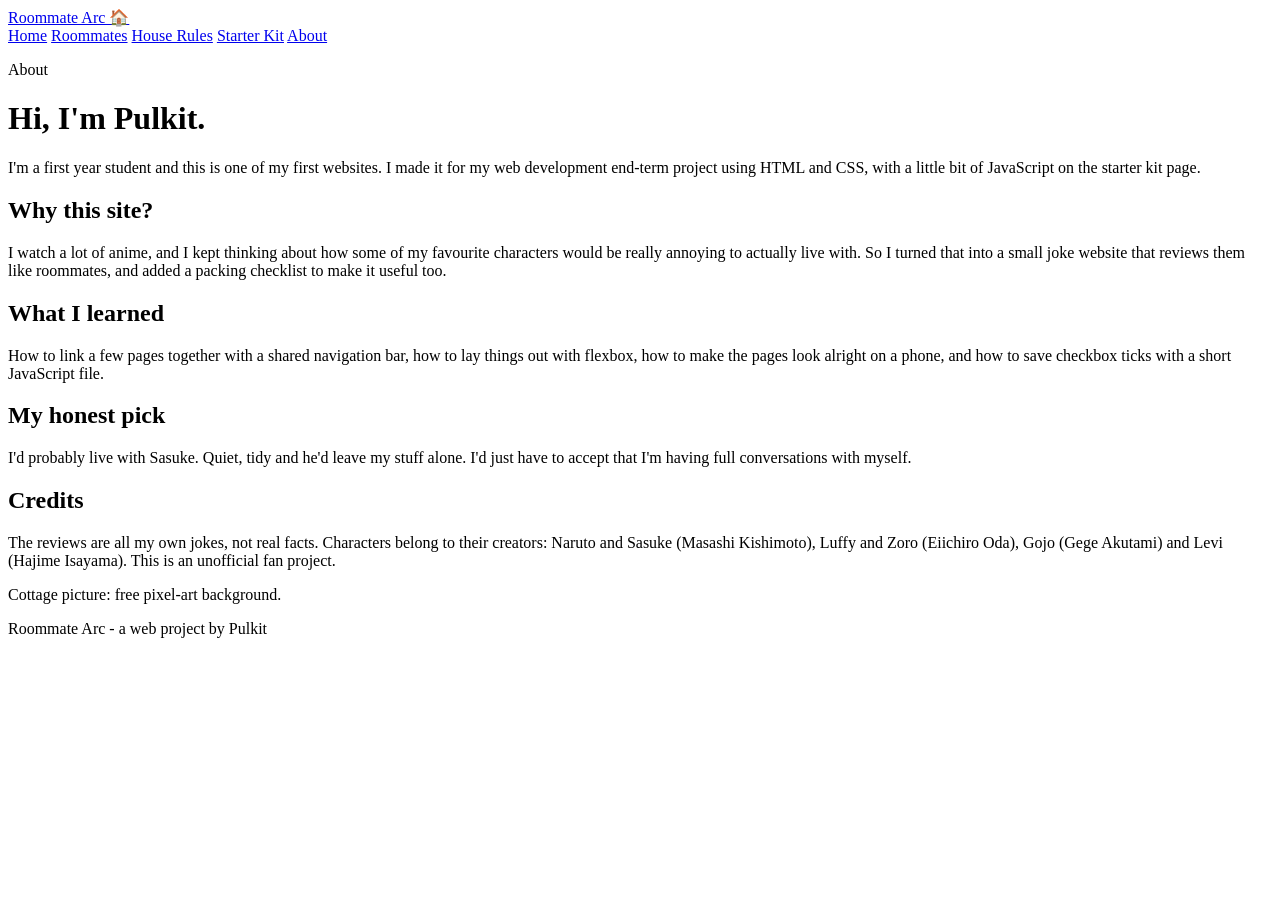
==== about.html @ 8832279d "add about page" ====
<!DOCTYPE html>
<html lang="en">
<head>
  <meta charset="UTF-8">
  <meta name="viewport" content="width=device-width, initial-scale=1.0">
  <title>About - Roommate Arc</title>
  <link rel="icon" href="assets/favicon.svg">
  <link rel="preconnect" href="https://fonts.googleapis.com">
  <link href="https://fonts.googleapis.com/css2?family=Poppins:wght@400;600;700&display=swap" rel="stylesheet">
  <link rel="stylesheet" href="style.css">
</head>
<body>

  <div class="navbar container">
    <a class="logo" href="index.html">Roommate Arc 🏠</a>
    <nav class="nav-links">
      <a href="index.html">Home</a>
      <a href="roommates.html">Roommates</a>
      <a href="rules.html">House Rules</a>
      <a href="starter-kit.html">Starter Kit</a>
      <a class="active" href="about.html">About</a>
    </nav>
  </div>

  <div class="container">

    <div class="page-head">
      <p class="tag">About</p>
      <h1>Hi, I'm <span class="highlight">Pulkit.</span></h1>
      <!-- Change the details below to your own -->
      <p>I'm a first year student and this is one of my first websites. I made it for my web development end-term project using HTML and CSS, with a little bit of JavaScript on the starter kit page.</p>
    </div>

    <div class="about-grid">
      <div class="about-box">
        <h2>Why this site?</h2>
        <p>I watch a lot of anime, and I kept thinking about how some of my favourite characters would be really annoying to actually live with. So I turned that into a small joke website that reviews them like roommates, and added a packing checklist to make it useful too.</p>
      </div>
      <div class="about-box">
        <h2>What I learned</h2>
        <p>How to link a few pages together with a shared navigation bar, how to lay things out with flexbox, how to make the pages look alright on a phone, and how to save checkbox ticks with a short JavaScript file.</p>
      </div>
      <div class="about-box">
        <h2>My honest pick</h2>
        <p>I'd probably live with Sasuke. Quiet, tidy and he'd leave my stuff alone. I'd just have to accept that I'm having full conversations with myself.</p>
      </div>
      <div class="about-box">
        <h2>Credits</h2>
        <p>The reviews are all my own jokes, not real facts. Characters belong to their creators: Naruto and Sasuke (Masashi Kishimoto), Luffy and Zoro (Eiichiro Oda), Gojo (Gege Akutami) and Levi (Hajime Isayama). This is an unofficial fan project.</p>
        <!-- If you keep the cottage picture, add where you got it from here. -->
        <p class="small">Cottage picture: free pixel-art background.</p>
      </div>
    </div>

  </div>

  <footer class="footer container">
    <p>Roommate Arc - a web project by Pulkit</p>
  </footer>

</body>
</html>
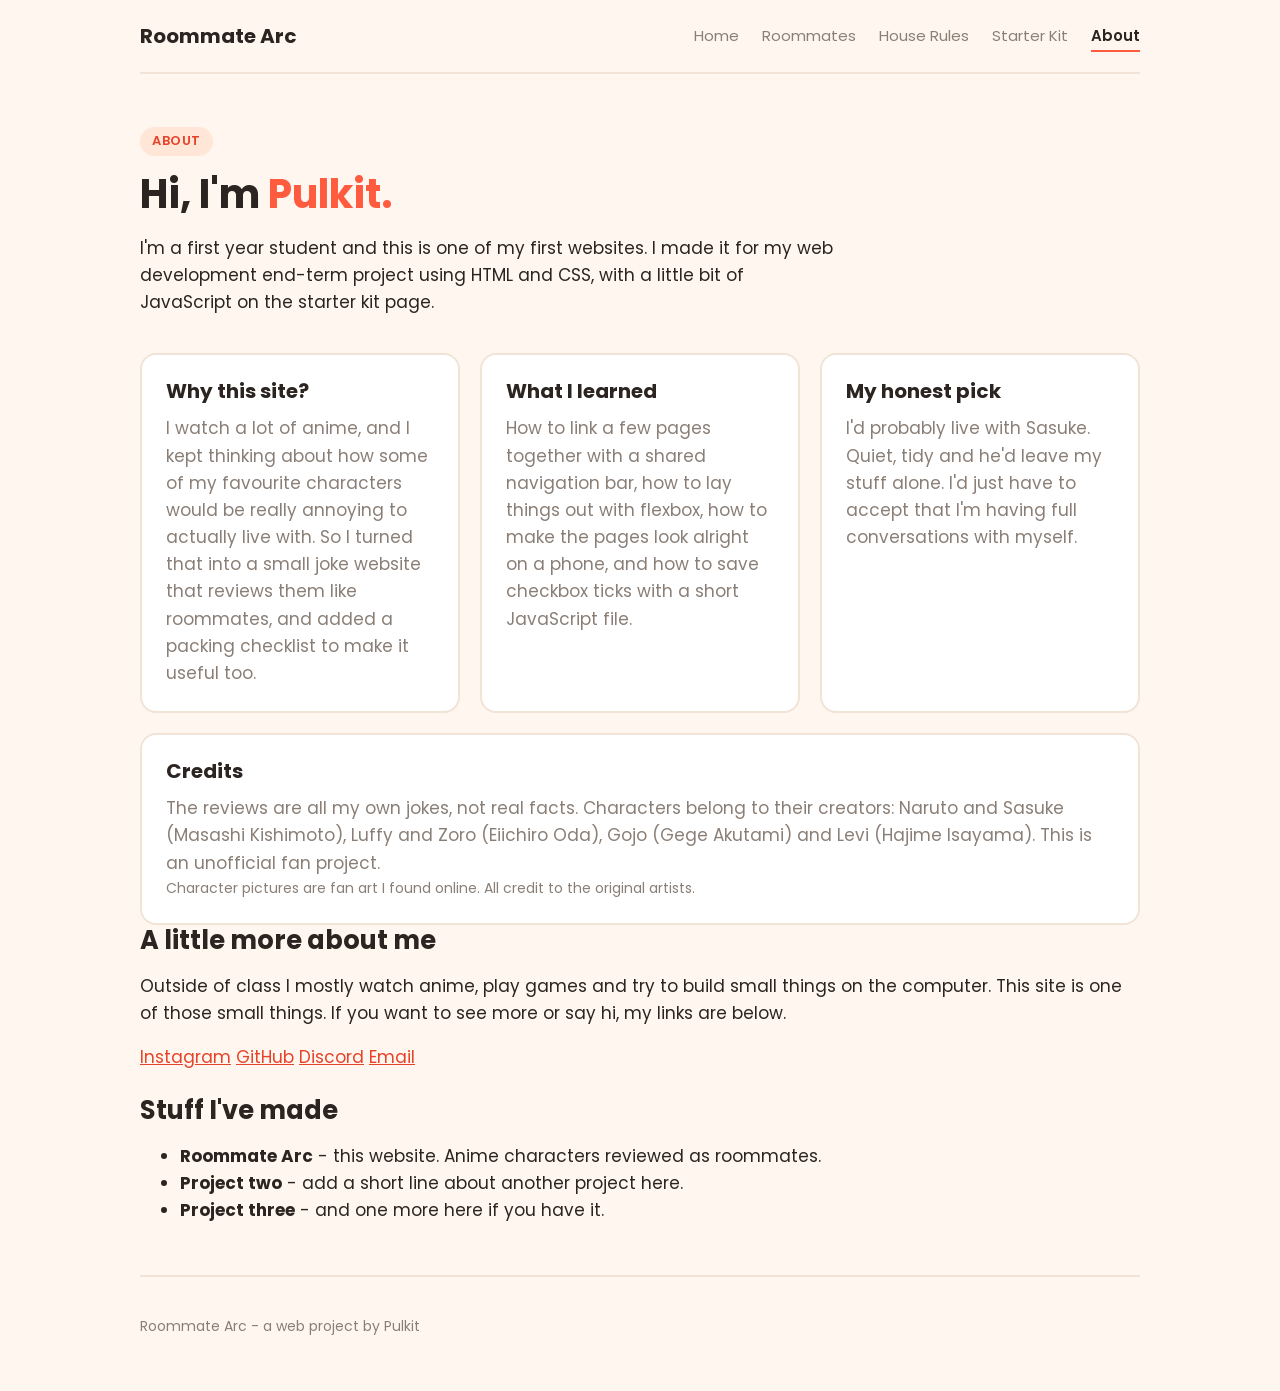
==== commit 3e2e0205: "add more about me section" ====
--- a/about.html
+++ b/about.html
@@ -6,13 +6,13 @@
   <title>About - Roommate Arc</title>
   <link rel="icon" href="assets/favicon.svg">
   <link rel="preconnect" href="https://fonts.googleapis.com">
-  <link href="https://fonts.googleapis.com/css2?family=Poppins:wght@400;600;700&display=swap" rel="stylesheet">
+  <link href="https://fonts.googleapis.com/css2?family=Bangers&family=Poppins:wght@400;600;700&display=swap" rel="stylesheet">
   <link rel="stylesheet" href="style.css">
 </head>
 <body>
 
   <div class="navbar container">
-    <a class="logo" href="index.html">Roommate Arc 🏠</a>
+    <a class="logo" href="index.html">Roommate Arc</a>
     <nav class="nav-links">
       <a href="index.html">Home</a>
       <a href="roommates.html">Roommates</a>
@@ -47,9 +47,30 @@
       <div class="about-box">
         <h2>Credits</h2>
         <p>The reviews are all my own jokes, not real facts. Characters belong to their creators: Naruto and Sasuke (Masashi Kishimoto), Luffy and Zoro (Eiichiro Oda), Gojo (Gege Akutami) and Levi (Hajime Isayama). This is an unofficial fan project.</p>
-        <!-- If you keep the cottage picture, add where you got it from here. -->
-        <p class="small">Cottage picture: free pixel-art background.</p>
+        <p class="small">Character pictures are fan art I found online. All credit to the original artists.</p>
       </div>
+    </div>
+
+    <!-- a little more about me + my links -->
+    <div class="me">
+      <h2>A little more about me</h2>
+      <p>Outside of class I mostly watch anime, play games and try to build small things on the computer. This site is one of those small things. If you want to see more or say hi, my links are below.</p>
+
+      <!-- Put your real links here. Change the # to your profile links. -->
+      <div class="socials">
+        <a href="#">Instagram</a>
+        <a href="#">GitHub</a>
+        <a href="#">Discord</a>
+        <a href="#">Email</a>
+      </div>
+
+      <h2 style="margin-top: 24px;">Stuff I've made</h2>
+      <!-- Edit these to your own projects -->
+      <ul class="projects">
+        <li><b>Roommate Arc</b> - this website. Anime characters reviewed as roommates.</li>
+        <li><b>Project two</b> - add a short line about another project here.</li>
+        <li><b>Project three</b> - and one more here if you have it.</li>
+      </ul>
     </div>
 
   </div>
--- a/style.css
+++ b/style.css
@@ -0,0 +1,394 @@
+/* ===== Basic setup ===== */
+* {
+  box-sizing: border-box;
+}
+
+body {
+  margin: 0;
+  background-color: #fff7ef;
+  color: #2b2420;
+  font-family: "Poppins", Arial, sans-serif;
+  font-size: 17px;
+  line-height: 1.6;
+}
+
+img {
+  display: block;
+  max-width: 100%;
+}
+
+h1, h2, h3 {
+  margin: 0 0 12px 0;
+  line-height: 1.2;
+}
+
+h1 {
+  font-size: 46px;
+}
+
+a {
+  color: #e6432a;
+}
+
+.container {
+  width: 90%;
+  max-width: 1000px;
+  margin: 0 auto;
+}
+
+/* small grey text used in a few places */
+.small {
+  font-size: 14px;
+  color: #8a7f77;
+  margin-top: 16px;
+}
+
+/* ===== Navigation bar ===== */
+.navbar {
+  display: flex;
+  justify-content: space-between;
+  align-items: center;
+  flex-wrap: wrap;
+  gap: 12px;
+  padding: 20px 0;
+  border-bottom: 2px solid #f1e4d6;
+}
+
+.logo {
+  font-size: 20px;
+  font-weight: 700;
+  color: #2b2420;
+  text-decoration: none;
+}
+
+.nav-links a {
+  margin-left: 18px;
+  font-size: 15px;
+  color: #8a7f77;
+  text-decoration: none;
+}
+
+.nav-links a:hover {
+  color: #ff5b3e;
+}
+
+.nav-links a.active {
+  color: #2b2420;
+  font-weight: 600;
+  border-bottom: 2px solid #ff5b3e;
+  padding-bottom: 4px;
+}
+
+/* ===== Tags and buttons ===== */
+.tag {
+  display: inline-block;
+  background-color: #ffe6d6;
+  color: #e6432a;
+  font-size: 13px;
+  font-weight: 600;
+  text-transform: uppercase;
+  letter-spacing: 0.5px;
+  padding: 4px 12px;
+  border-radius: 20px;
+  margin-bottom: 14px;
+}
+.highlight {
+  color: #ff5b3e;
+}
+
+.btn {
+  display: inline-block;
+  background-color: #ff5b3e;
+  color: #ffffff;
+  text-decoration: none;
+  font-weight: 600;
+  padding: 12px 26px;
+  border-radius: 30px;
+  margin-top: 10px;
+  transition: background-color 0.15s;
+}
+
+.btn:hover {
+  background-color: #e6432a;
+}
+
+/* ===== Home hero ===== */
+.hero {
+  display: flex;
+  flex-wrap: wrap;
+  align-items: center;
+  gap: 40px;
+  padding: 50px 0;
+}
+
+.hero-text {
+  flex: 1 1 300px;
+}
+
+.hero-img {
+  flex: 1 1 300px;
+}
+
+.hero-img img {
+  border-radius: 16px;
+  border: 2px solid #f1e4d6;
+  box-shadow: 0 10px 25px rgba(0, 0, 0, 0.08);
+}
+/* ===== Sections and cards (home page) ===== */
+.section {
+  padding: 40px 0;
+}
+
+.section-title {
+  font-size: 30px;
+  margin-bottom: 24px;
+}
+
+.cards {
+  display: flex;
+  flex-wrap: wrap;
+  gap: 20px;
+}
+
+.card {
+  flex: 1 1 240px;
+  background-color: #ffffff;
+  border: 2px solid #f1e4d6;
+  border-radius: 16px;
+  padding: 24px;
+  text-decoration: none;
+  color: #2b2420;
+  transition: transform 0.15s, box-shadow 0.15s;
+}
+
+.card:hover {
+  transform: translateY(-4px);
+  box-shadow: 0 10px 20px rgba(0, 0, 0, 0.08);
+}
+
+.card h3 {
+  font-size: 24px;
+  margin: 6px 0 10px 0;
+}
+
+.card .score {
+  margin-top: 12px;
+  color: #e6432a;
+  font-weight: 600;
+}
+/* ===== Note / callout box ===== */
+.note {
+  background-color: #ffe6d6;
+  border-radius: 16px;
+  padding: 24px 28px;
+  margin: 30px 0;
+}
+
+.note h3 {
+  font-size: 20px;
+}
+
+.note p {
+  margin: 0;
+}
+
+/* ===== Inside pages: page heading ===== */
+.page-head {
+  max-width: 700px;
+  padding: 40px 0 10px 0;
+}
+
+.page-head h1 {
+  font-size: 40px;
+}
+
+/* ===== Roommate reviews ===== */
+.reviews {
+  display: flex;
+  flex-wrap: wrap;
+  gap: 20px;
+}
+
+.review {
+  flex: 1 1 300px;
+  background-color: #ffffff;
+  border: 2px solid #f1e4d6;
+  border-radius: 16px;
+  padding: 24px;
+}
+
+.review h2 {
+  font-size: 22px;
+  margin: 4px 0 8px 0;
+}
+.verdict {
+  color: #e6432a;
+  font-weight: 600;
+  font-style: italic;
+  margin-bottom: 14px;
+}
+
+.ratings {
+  margin: 16px 0;
+  padding: 14px 0;
+  border-top: 1px solid #f1e4d6;
+  border-bottom: 1px solid #f1e4d6;
+}
+
+.rating {
+  display: flex;
+  justify-content: space-between;
+  margin: 6px 0;
+  font-size: 15px;
+}
+
+.rating span:first-child {
+  color: #8a7f77;
+}
+
+.stars {
+  color: #ff5b3e;
+  letter-spacing: 2px;
+}
+
+.condition {
+  margin-top: 14px;
+  padding-top: 14px;
+  border-top: 1px solid #f1e4d6;
+  color: #8a7f77;
+  font-size: 15px;
+}
+/* ===== House rules list ===== */
+.rules-list {
+  padding-left: 24px;
+}
+
+.rules-list li {
+  background-color: #ffffff;
+  border: 2px solid #f1e4d6;
+  border-radius: 14px;
+  padding: 20px 24px;
+  margin-bottom: 16px;
+}
+
+.rules-list li::marker {
+  color: #ff5b3e;
+  font-weight: 700;
+}
+
+.rules-list h2 {
+  font-size: 20px;
+  margin-bottom: 6px;
+}
+
+.rules-list p {
+  margin: 0;
+  color: #8a7f77;
+}
+
+/* ===== Starter kit page ===== */
+.kit {
+  display: flex;
+  flex-wrap: wrap;
+  gap: 40px;
+}
+
+.checklist {
+  flex: 1 1 320px;
+  background-color: #ffffff;
+  border: 2px solid #f1e4d6;
+  border-radius: 16px;
+  padding: 24px 28px;
+}
+
+.questions {
+  flex: 1 1 280px;
+}
+.checklist h3 {
+  color: #e6432a;
+  font-size: 14px;
+  text-transform: uppercase;
+  letter-spacing: 0.5px;
+  margin: 20px 0 8px 0;
+}
+
+.checklist label {
+  display: flex;
+  align-items: center;
+  gap: 10px;
+  padding: 8px 0;
+  border-bottom: 1px solid #f1e4d6;
+  cursor: pointer;
+}
+
+.checklist input {
+  width: 18px;
+  height: 18px;
+  accent-color: #ff5b3e;
+}
+
+.questions ol {
+  padding-left: 20px;
+}
+
+.questions li {
+  margin-bottom: 14px;
+}
+
+/* ===== About page ===== */
+.about-grid {
+  display: flex;
+  flex-wrap: wrap;
+  gap: 20px;
+  margin-top: 10px;
+}
+
+.about-box {
+  flex: 1 1 300px;
+  background-color: #ffffff;
+  border: 2px solid #f1e4d6;
+  border-radius: 16px;
+  padding: 24px;
+}
+
+.about-box h2 {
+  font-size: 20px;
+}
+
+.about-box p {
+  margin: 0;
+  color: #8a7f77;
+}
+/* ===== Footer ===== */
+.footer {
+  margin-top: 50px;
+  padding: 24px 0 40px 0;
+  border-top: 2px solid #f1e4d6;
+  color: #8a7f77;
+  font-size: 14px;
+}
+
+/* ===== Phone screens ===== */
+@media (max-width: 700px) {
+  h1 {
+    font-size: 34px;
+  }
+
+  .page-head h1 {
+    font-size: 30px;
+  }
+
+  .navbar {
+    flex-direction: column;
+    align-items: flex-start;
+  }
+
+  .nav-links a {
+    margin-left: 0;
+    margin-right: 16px;
+  }
+
+  .hero {
+    padding: 30px 0;
+  }
+}
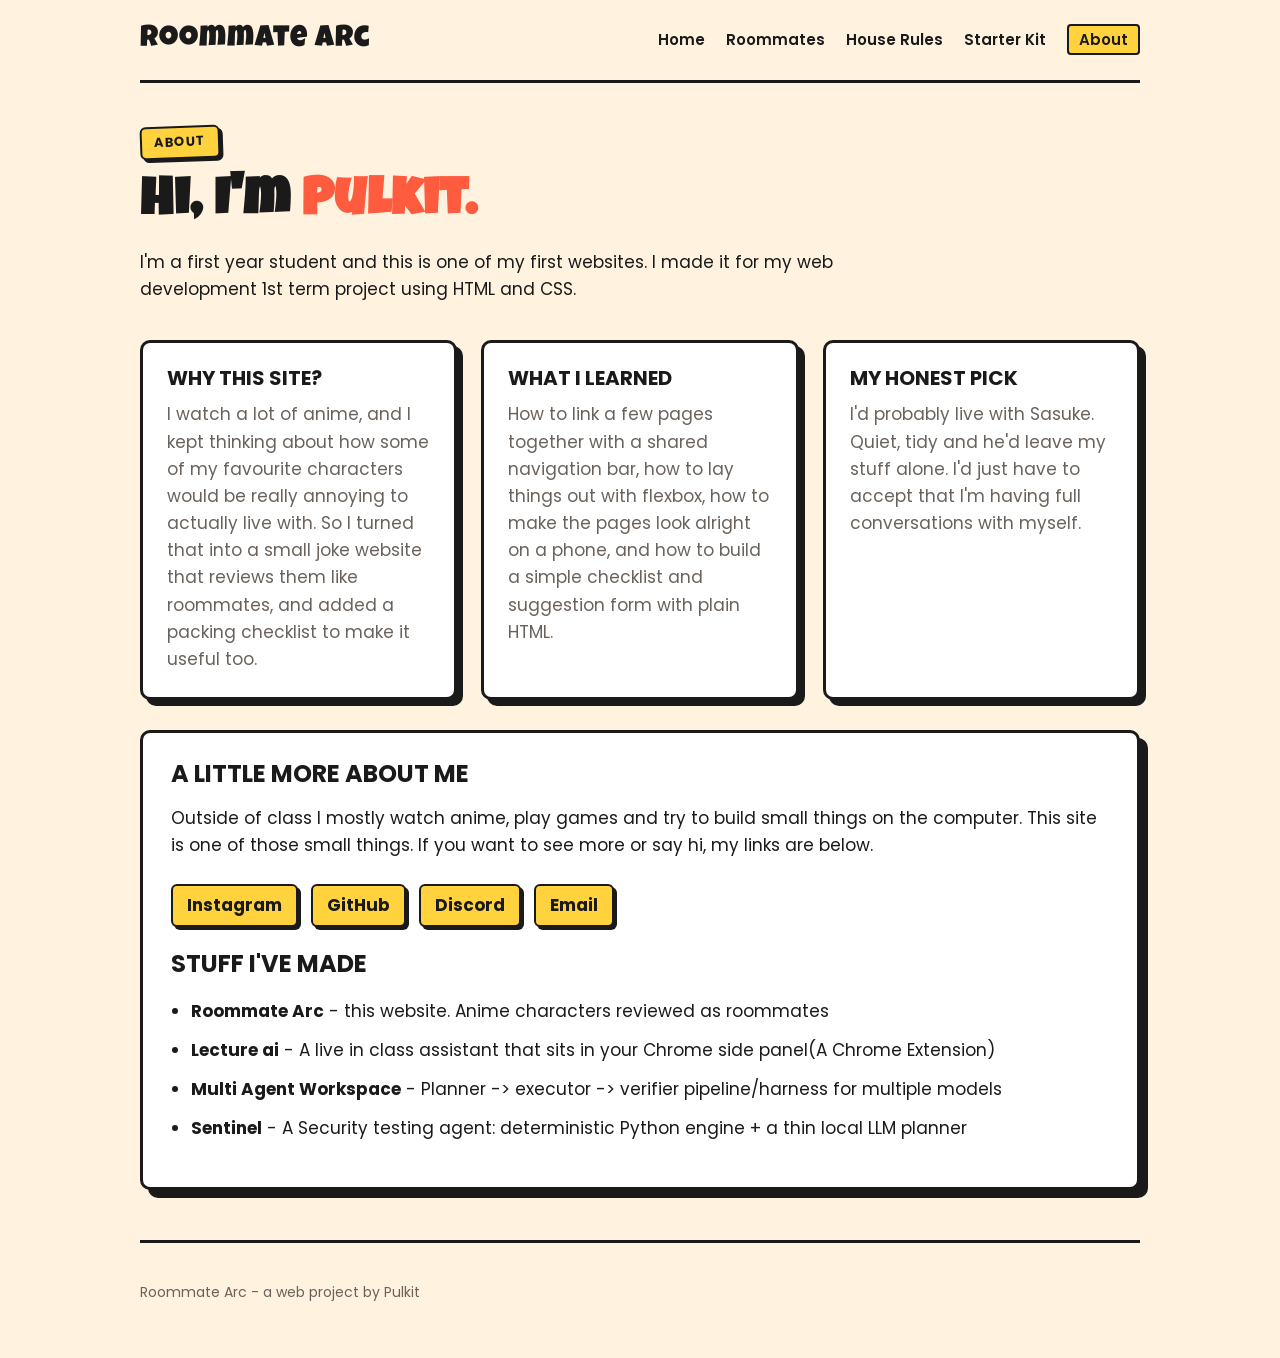
==== commit 9772dffc: "add roommate photos" ====
--- a/about.html
+++ b/about.html
@@ -6,7 +6,7 @@
   <title>About - Roommate Arc</title>
   <link rel="icon" href="assets/favicon.svg">
   <link rel="preconnect" href="https://fonts.googleapis.com">
-  <link href="https://fonts.googleapis.com/css2?family=Bangers&family=Poppins:wght@400;600;700&display=swap" rel="stylesheet">
+  <link href="https://fonts.googleapis.com/css2?family=Luckiest+Guy&family=Poppins:wght@400;600;700&display=swap" rel="stylesheet">
   <link rel="stylesheet" href="style.css">
 </head>
 <body>
@@ -27,8 +27,7 @@
     <div class="page-head">
       <p class="tag">About</p>
       <h1>Hi, I'm <span class="highlight">Pulkit.</span></h1>
-      <!-- Change the details below to your own -->
-      <p>I'm a first year student and this is one of my first websites. I made it for my web development end-term project using HTML and CSS, with a little bit of JavaScript on the starter kit page.</p>
+      <p>I'm a first year student and this is one of my first websites. I made it for my web development 1st term project using HTML and CSS.</p>
     </div>
 
     <div class="about-grid">
@@ -38,38 +37,31 @@
       </div>
       <div class="about-box">
         <h2>What I learned</h2>
-        <p>How to link a few pages together with a shared navigation bar, how to lay things out with flexbox, how to make the pages look alright on a phone, and how to save checkbox ticks with a short JavaScript file.</p>
+        <p>How to link a few pages together with a shared navigation bar, how to lay things out with flexbox, how to make the pages look alright on a phone, and how to build a simple checklist and suggestion form with plain HTML.</p>
       </div>
       <div class="about-box">
         <h2>My honest pick</h2>
         <p>I'd probably live with Sasuke. Quiet, tidy and he'd leave my stuff alone. I'd just have to accept that I'm having full conversations with myself.</p>
       </div>
-      <div class="about-box">
-        <h2>Credits</h2>
-        <p>The reviews are all my own jokes, not real facts. Characters belong to their creators: Naruto and Sasuke (Masashi Kishimoto), Luffy and Zoro (Eiichiro Oda), Gojo (Gege Akutami) and Levi (Hajime Isayama). This is an unofficial fan project.</p>
-        <p class="small">Character pictures are fan art I found online. All credit to the original artists.</p>
-      </div>
     </div>
 
-    <!-- a little more about me + my links -->
     <div class="me">
       <h2>A little more about me</h2>
       <p>Outside of class I mostly watch anime, play games and try to build small things on the computer. This site is one of those small things. If you want to see more or say hi, my links are below.</p>
 
-      <!-- Put your real links here. Change the # to your profile links. -->
       <div class="socials">
-        <a href="#">Instagram</a>
-        <a href="#">GitHub</a>
-        <a href="#">Discord</a>
-        <a href="#">Email</a>
+        <a href="https://www.instagram.com/ok_pulkit/">Instagram</a>
+        <a href="https://github.com/0Pulkit0">GitHub</a>
+        <a href="https://discord.com/users/1361421398366621918">Discord</a>
+        <a href="mailto: pulkitmittal0123@gmail.com">Email</a>
       </div>
 
       <h2 style="margin-top: 24px;">Stuff I've made</h2>
-      <!-- Edit these to your own projects -->
       <ul class="projects">
-        <li><b>Roommate Arc</b> - this website. Anime characters reviewed as roommates.</li>
-        <li><b>Project two</b> - add a short line about another project here.</li>
-        <li><b>Project three</b> - and one more here if you have it.</li>
+        <li><b>Roommate Arc</b> - this website. Anime characters reviewed as roommates</li>
+        <li><b>Lecture ai</b> - A live in class assistant that sits in your Chrome side panel(A Chrome Extension)</li>
+        <li><b>Multi Agent Workspace</b> - Planner -> executor -> verifier pipeline/harness for multiple models</li>
+        <li><b>Sentinel</b> - A Security testing agent: deterministic Python engine + a thin local LLM planner</li>
       </ul>
     </div>
 
--- a/style.css
+++ b/style.css
@@ -1,12 +1,11 @@
-/* ===== Basic setup ===== */
 * {
   box-sizing: border-box;
 }
 
 body {
   margin: 0;
-  background-color: #fff7ef;
-  color: #2b2420;
+  background-color: #fff2df;
+  color: #1a1a1a;
   font-family: "Poppins", Arial, sans-serif;
   font-size: 17px;
   line-height: 1.6;
@@ -19,11 +18,18 @@
 
 h1, h2, h3 {
   margin: 0 0 12px 0;
-  line-height: 1.2;
+  line-height: 1.1;
+}
+
+.logo,
+h1,
+.section-title {
+  font-family: "Luckiest Guy", "Poppins", sans-serif;
+  letter-spacing: 1px;
 }
 
 h1 {
-  font-size: 46px;
+  font-size: 58px;
 }
 
 a {
@@ -36,35 +42,33 @@
   margin: 0 auto;
 }
 
-/* small grey text used in a few places */
 .small {
   font-size: 14px;
-  color: #8a7f77;
+  color: #6b625c;
   margin-top: 16px;
 }
 
-/* ===== Navigation bar ===== */
 .navbar {
   display: flex;
   justify-content: space-between;
   align-items: center;
   flex-wrap: wrap;
   gap: 12px;
-  padding: 20px 0;
-  border-bottom: 2px solid #f1e4d6;
+  padding: 16px 0;
+  border-bottom: 3px solid #1a1a1a;
 }
 
 .logo {
-  font-size: 20px;
-  font-weight: 700;
-  color: #2b2420;
+  font-size: 30px;
+  color: #1a1a1a;
   text-decoration: none;
 }
 
 .nav-links a {
-  margin-left: 18px;
+  margin-left: 16px;
   font-size: 15px;
-  color: #8a7f77;
+  font-weight: 600;
+  color: #1a1a1a;
   text-decoration: none;
 }
 
@@ -73,25 +77,28 @@
 }
 
 .nav-links a.active {
-  color: #2b2420;
-  font-weight: 600;
-  border-bottom: 2px solid #ff5b3e;
-  padding-bottom: 4px;
-}
-
-/* ===== Tags and buttons ===== */
+  background-color: #ffd23e;
+  border: 2px solid #1a1a1a;
+  border-radius: 4px;
+  padding: 3px 10px;
+}
+
 .tag {
   display: inline-block;
-  background-color: #ffe6d6;
-  color: #e6432a;
+  background-color: #ffd23e;
+  color: #1a1a1a;
+  border: 2px solid #1a1a1a;
   font-size: 13px;
-  font-weight: 600;
+  font-weight: 700;
   text-transform: uppercase;
   letter-spacing: 0.5px;
   padding: 4px 12px;
-  border-radius: 20px;
-  margin-bottom: 14px;
-}
+  border-radius: 6px;
+  box-shadow: 3px 3px 0 #1a1a1a;
+  margin-bottom: 16px;
+  transform: rotate(-2deg);
+}
+
 .highlight {
   color: #ff5b3e;
 }
@@ -101,126 +108,180 @@
   background-color: #ff5b3e;
   color: #ffffff;
   text-decoration: none;
-  font-weight: 600;
+  font-weight: 700;
+  border: 3px solid #1a1a1a;
+  border-radius: 8px;
   padding: 12px 26px;
-  border-radius: 30px;
-  margin-top: 10px;
-  transition: background-color 0.15s;
+  margin-top: 12px;
+  box-shadow: 5px 5px 0 #1a1a1a;
 }
 
 .btn:hover {
   background-color: #e6432a;
-}
-
-/* ===== Home hero ===== */
+  transform: translate(2px, 2px);
+  box-shadow: 3px 3px 0 #1a1a1a;
+}
+
 .hero {
   display: flex;
   flex-wrap: wrap;
   align-items: center;
   gap: 40px;
-  padding: 50px 0;
+  padding: 40px 0;
 }
 
 .hero-text {
-  flex: 1 1 300px;
+  flex: 1 1 320px;
+}
+
+.hero-text h1 {
+  font-size: 64px;
 }
 
 .hero-img {
-  flex: 1 1 300px;
+  flex: 1 1 280px;
+  display: flex;
+  justify-content: center;
 }
 
 .hero-img img {
-  border-radius: 16px;
-  border: 2px solid #f1e4d6;
-  box-shadow: 0 10px 25px rgba(0, 0, 0, 0.08);
-}
-/* ===== Sections and cards (home page) ===== */
+  width: 300px;
+  height: 380px;
+  object-fit: cover;
+  object-position: center;
+  border: 4px solid #1a1a1a;
+  border-radius: 10px;
+  box-shadow: 10px 10px 0 #ff5b3e;
+  transform: rotate(3deg);
+}
+
 .section {
-  padding: 40px 0;
+  padding: 30px 0;
 }
 
 .section-title {
-  font-size: 30px;
+  font-size: 40px;
   margin-bottom: 24px;
 }
 
 .cards {
   display: flex;
   flex-wrap: wrap;
-  gap: 20px;
+  gap: 24px;
 }
 
 .card {
   flex: 1 1 240px;
   background-color: #ffffff;
-  border: 2px solid #f1e4d6;
-  border-radius: 16px;
-  padding: 24px;
+  border: 3px solid #1a1a1a;
+  border-radius: 10px;
+  box-shadow: 6px 6px 0 #1a1a1a;
   text-decoration: none;
-  color: #2b2420;
-  transition: transform 0.15s, box-shadow 0.15s;
+  color: #1a1a1a;
+  overflow: hidden;
 }
 
 .card:hover {
-  transform: translateY(-4px);
-  box-shadow: 0 10px 20px rgba(0, 0, 0, 0.08);
+  transform: translate(3px, 3px);
+  box-shadow: 3px 3px 0 #1a1a1a;
+}
+
+.photo {
+  width: 100%;
+  height: 260px;
+  object-fit: cover;
+  object-position: center;
+  border-bottom: 3px solid #1a1a1a;
+}
+
+.card-body {
+  padding: 16px 20px 20px 20px;
 }
 
 .card h3 {
-  font-size: 24px;
-  margin: 6px 0 10px 0;
+  font-size: 22px;
+  margin: 0 0 8px 0;
+  text-transform: uppercase;
 }
 
 .card .score {
+  display: inline-block;
   margin-top: 12px;
-  color: #e6432a;
-  font-weight: 600;
-}
-/* ===== Note / callout box ===== */
+  background-color: #ffd23e;
+  border: 2px solid #1a1a1a;
+  border-radius: 6px;
+  padding: 2px 10px;
+  font-weight: 700;
+}
+
 .note {
-  background-color: #ffe6d6;
-  border-radius: 16px;
+  background-color: #ffd23e;
+  border: 3px solid #1a1a1a;
+  border-radius: 10px;
+  box-shadow: 8px 8px 0 #1a1a1a;
   padding: 24px 28px;
-  margin: 30px 0;
+  margin: 36px 0;
 }
 
 .note h3 {
-  font-size: 20px;
+  font-size: 22px;
 }
 
 .note p {
   margin: 0;
 }
 
-/* ===== Inside pages: page heading ===== */
 .page-head {
-  max-width: 700px;
-  padding: 40px 0 10px 0;
+  max-width: 720px;
+  padding: 30px 0 10px 0;
 }
 
 .page-head h1 {
-  font-size: 40px;
-}
-
-/* ===== Roommate reviews ===== */
+  font-size: 52px;
+}
+
 .reviews {
   display: flex;
   flex-wrap: wrap;
-  gap: 20px;
+  gap: 24px;
 }
 
 .review {
   flex: 1 1 300px;
   background-color: #ffffff;
-  border: 2px solid #f1e4d6;
-  border-radius: 16px;
-  padding: 24px;
+  border: 3px solid #1a1a1a;
+  border-radius: 10px;
+  box-shadow: 6px 6px 0 #1a1a1a;
+  overflow: hidden;
+}
+
+.review .photo {
+  height: 320px;
+}
+
+.photo-empty {
+    width: 100%;
+    height: 320px;
+    border-bottom: 3px solid #1a1a1a;
+    background-color: #ffd23e;
+    display: flex;
+    align-items: center;
+    justify-content: center;
+    font-weight: 700;
+    text-align:center;
+    padding: 10px;
+}
+
+.review-body {
+  padding: 18px 22px 20px 22px;
 }
 
 .review h2 {
   font-size: 22px;
-  margin: 4px 0 8px 0;
-}
+  margin: 0 0 8px 0;
+  text-transform: uppercase;
+}
+
 .verdict {
   color: #e6432a;
   font-weight: 600;
@@ -231,8 +292,8 @@
 .ratings {
   margin: 16px 0;
   padding: 14px 0;
-  border-top: 1px solid #f1e4d6;
-  border-bottom: 1px solid #f1e4d6;
+  border-top: 2px dashed #1a1a1a;
+  border-bottom: 2px dashed #1a1a1a;
 }
 
 .rating {
@@ -243,50 +304,85 @@
 }
 
 .rating span:first-child {
-  color: #8a7f77;
-}
-
-.stars {
+  color: #6b625c;
+  font-weight: 600;
+}
+
+.rating span:last-child {
   color: #ff5b3e;
-  letter-spacing: 2px;
+  font-weight: 700;
 }
 
 .condition {
   margin-top: 14px;
   padding-top: 14px;
-  border-top: 1px solid #f1e4d6;
-  color: #8a7f77;
+  border-top: 2px dashed #1a1a1a;
+  color: #6b625c;
   font-size: 15px;
 }
-/* ===== House rules list ===== */
+
+.suggest-form {
+  background-color: #ffffff;
+  border: 3px solid #1a1a1a;
+  border-radius: 10px;
+  box-shadow: 6px 6px 0 #1a1a1a;
+  padding: 24px 28px;
+  max-width: 560px;
+  margin-top: 20px;
+}
+
+.suggest-form label {
+  display: block;
+  font-weight: 600;
+  margin: 14px 0 6px 0;
+}
+
+.suggest-form input,
+.suggest-form textarea {
+  width: 100%;
+  font-family: "Poppins", Arial, sans-serif;
+  font-size: 16px;
+  color: #1a1a1a;
+  background-color: #fff2df;
+  border: 2px solid #1a1a1a;
+  border-radius: 6px;
+  padding: 10px 12px;
+}
+
+.suggest-form textarea {
+  resize: vertical;
+}
+
+.suggest-form button {
+  font-family: "Poppins", Arial, sans-serif;
+  font-size: 16px;
+  cursor: pointer;
+}
+
 .rules-list {
   padding-left: 24px;
 }
 
 .rules-list li {
   background-color: #ffffff;
-  border: 2px solid #f1e4d6;
-  border-radius: 14px;
+  border: 3px solid #1a1a1a;
+  border-radius: 10px;
+  box-shadow: 6px 6px 0 #1a1a1a;
   padding: 20px 24px;
-  margin-bottom: 16px;
-}
-
-.rules-list li::marker {
-  color: #ff5b3e;
-  font-weight: 700;
+  margin-bottom: 20px;
 }
 
 .rules-list h2 {
   font-size: 20px;
   margin-bottom: 6px;
+  text-transform: uppercase;
 }
 
 .rules-list p {
   margin: 0;
-  color: #8a7f77;
-}
-
-/* ===== Starter kit page ===== */
+  color: #6b625c;
+}
+
 .kit {
   display: flex;
   flex-wrap: wrap;
@@ -296,14 +392,16 @@
 .checklist {
   flex: 1 1 320px;
   background-color: #ffffff;
-  border: 2px solid #f1e4d6;
-  border-radius: 16px;
+  border: 3px solid #1a1a1a;
+  border-radius: 10px;
+  box-shadow: 6px 6px 0 #1a1a1a;
   padding: 24px 28px;
 }
 
 .questions {
   flex: 1 1 280px;
 }
+
 .checklist h3 {
   color: #e6432a;
   font-size: 14px;
@@ -317,14 +415,13 @@
   align-items: center;
   gap: 10px;
   padding: 8px 0;
-  border-bottom: 1px solid #f1e4d6;
+  border-bottom: 1px solid #f0e2d0;
   cursor: pointer;
 }
 
 .checklist input {
   width: 18px;
   height: 18px;
-  accent-color: #ff5b3e;
 }
 
 .questions ol {
@@ -335,47 +432,92 @@
   margin-bottom: 14px;
 }
 
-/* ===== About page ===== */
 .about-grid {
   display: flex;
   flex-wrap: wrap;
-  gap: 20px;
+  gap: 24px;
   margin-top: 10px;
 }
 
 .about-box {
   flex: 1 1 300px;
   background-color: #ffffff;
-  border: 2px solid #f1e4d6;
-  border-radius: 16px;
+  border: 3px solid #1a1a1a;
+  border-radius: 10px;
+  box-shadow: 6px 6px 0 #1a1a1a;
   padding: 24px;
 }
 
 .about-box h2 {
   font-size: 20px;
+  text-transform: uppercase;
 }
 
 .about-box p {
   margin: 0;
-  color: #8a7f77;
-}
-/* ===== Footer ===== */
+  color: #6b625c;
+}
+
+.me {
+  background-color: #ffffff;
+  border: 3px solid #1a1a1a;
+  border-radius: 10px;
+  box-shadow: 8px 8px 0 #1a1a1a;
+  padding: 28px;
+  margin-top: 30px;
+}
+
+.me h2 {
+  font-size: 24px;
+  text-transform: uppercase;
+}
+
+.socials a {
+  display: inline-block;
+  background-color: #ffd23e;
+  color: #1a1a1a;
+  text-decoration: none;
+  font-weight: 700;
+  border: 2px solid #1a1a1a;
+  border-radius: 6px;
+  padding: 6px 14px;
+  margin: 8px 8px 0 0;
+  box-shadow: 3px 3px 0 #1a1a1a;
+}
+
+.socials a:hover {
+  transform: translate(2px, 2px);
+  box-shadow: 1px 1px 0 #1a1a1a;
+}
+
+.projects {
+  margin-top: 20px;
+  padding-left: 20px;
+}
+
+.projects li {
+  margin-bottom: 12px;
+}
+
 .footer {
   margin-top: 50px;
   padding: 24px 0 40px 0;
-  border-top: 2px solid #f1e4d6;
-  color: #8a7f77;
+  border-top: 3px solid #1a1a1a;
+  color: #6b625c;
   font-size: 14px;
 }
 
-/* ===== Phone screens ===== */
 @media (max-width: 700px) {
   h1 {
-    font-size: 34px;
+    font-size: 40px;
+  }
+
+  .hero-text h1 {
+    font-size: 44px;
   }
 
   .page-head h1 {
-    font-size: 30px;
+    font-size: 36px;
   }
 
   .navbar {
@@ -385,10 +527,15 @@
 
   .nav-links a {
     margin-left: 0;
-    margin-right: 16px;
+    margin-right: 14px;
   }
 
   .hero {
-    padding: 30px 0;
-  }
-}
+    padding: 20px 0;
+  }
+
+  .hero-img img {
+    width: 240px;
+    height: 300px;
+  }
+}
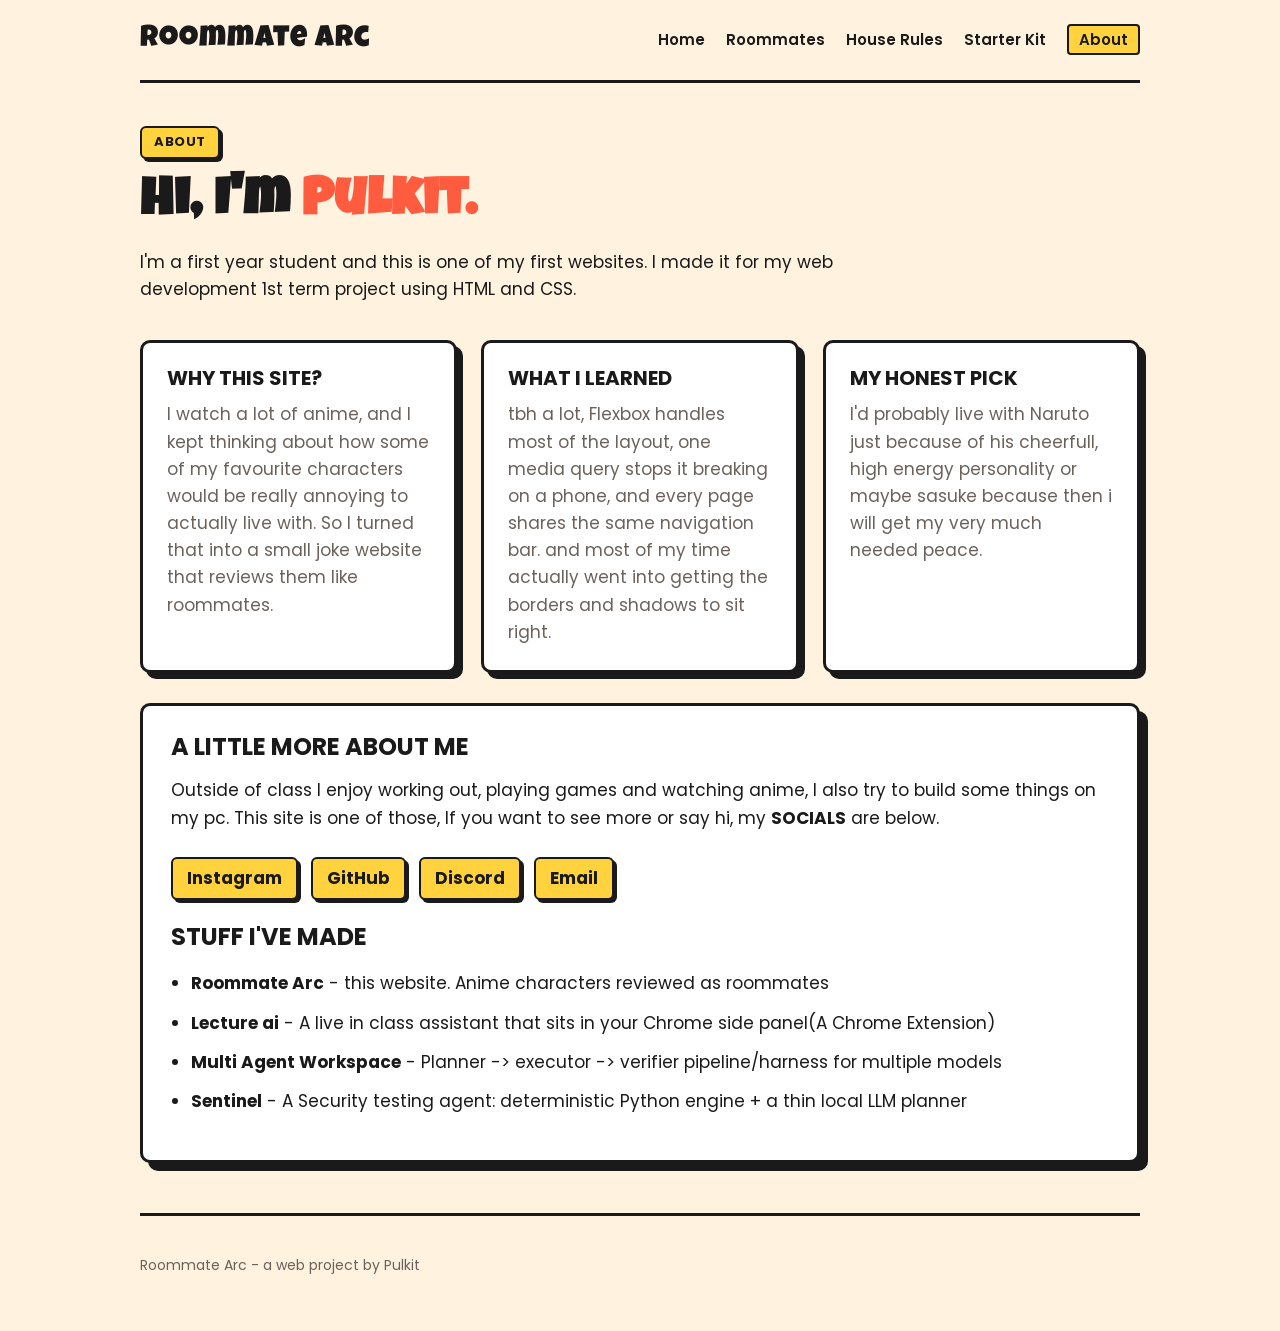
==== commit 0a058031: "update about and roommates text, remove favicon and tilts" ====
--- a/about.html
+++ b/about.html
@@ -4,7 +4,6 @@
   <meta charset="UTF-8">
   <meta name="viewport" content="width=device-width, initial-scale=1.0">
   <title>About - Roommate Arc</title>
-  <link rel="icon" href="assets/favicon.svg">
   <link rel="preconnect" href="https://fonts.googleapis.com">
   <link href="https://fonts.googleapis.com/css2?family=Luckiest+Guy&family=Poppins:wght@400;600;700&display=swap" rel="stylesheet">
   <link rel="stylesheet" href="style.css">
@@ -33,21 +32,21 @@
     <div class="about-grid">
       <div class="about-box">
         <h2>Why this site?</h2>
-        <p>I watch a lot of anime, and I kept thinking about how some of my favourite characters would be really annoying to actually live with. So I turned that into a small joke website that reviews them like roommates, and added a packing checklist to make it useful too.</p>
+        <p>I watch a lot of anime, and I kept thinking about how some of my favourite characters would be really annoying to actually live with. So I turned that into a small joke website that reviews them like roommates.</p>
       </div>
       <div class="about-box">
         <h2>What I learned</h2>
-        <p>How to link a few pages together with a shared navigation bar, how to lay things out with flexbox, how to make the pages look alright on a phone, and how to build a simple checklist and suggestion form with plain HTML.</p>
+        <p>tbh a lot, Flexbox handles most of the layout, one media query stops it breaking on a phone, and every page shares the same navigation bar. and most of my time actually went into getting the borders and shadows to sit right.</p>
       </div>
       <div class="about-box">
         <h2>My honest pick</h2>
-        <p>I'd probably live with Sasuke. Quiet, tidy and he'd leave my stuff alone. I'd just have to accept that I'm having full conversations with myself.</p>
+        <p>I'd probably live with Naruto just because of his cheerfull, high energy personality or maybe sasuke because then i will get my very much needed peace. </p>
       </div>
     </div>
 
     <div class="me">
       <h2>A little more about me</h2>
-      <p>Outside of class I mostly watch anime, play games and try to build small things on the computer. This site is one of those small things. If you want to see more or say hi, my links are below.</p>
+      <p>Outside of class I enjoy working out, playing games and watching anime, I also try to build some things on my pc. This site is one of those, If you want to see more or say hi, my <b>SOCIALS</b> are below.</p>
 
       <div class="socials">
         <a href="https://www.instagram.com/ok_pulkit/">Instagram</a>
--- a/style.css
+++ b/style.css
@@ -96,7 +96,6 @@
   border-radius: 6px;
   box-shadow: 3px 3px 0 #1a1a1a;
   margin-bottom: 16px;
-  transform: rotate(-2deg);
 }
 
 .highlight {
@@ -152,7 +151,6 @@
   border: 4px solid #1a1a1a;
   border-radius: 10px;
   box-shadow: 10px 10px 0 #ff5b3e;
-  transform: rotate(3deg);
 }
 
 .section {
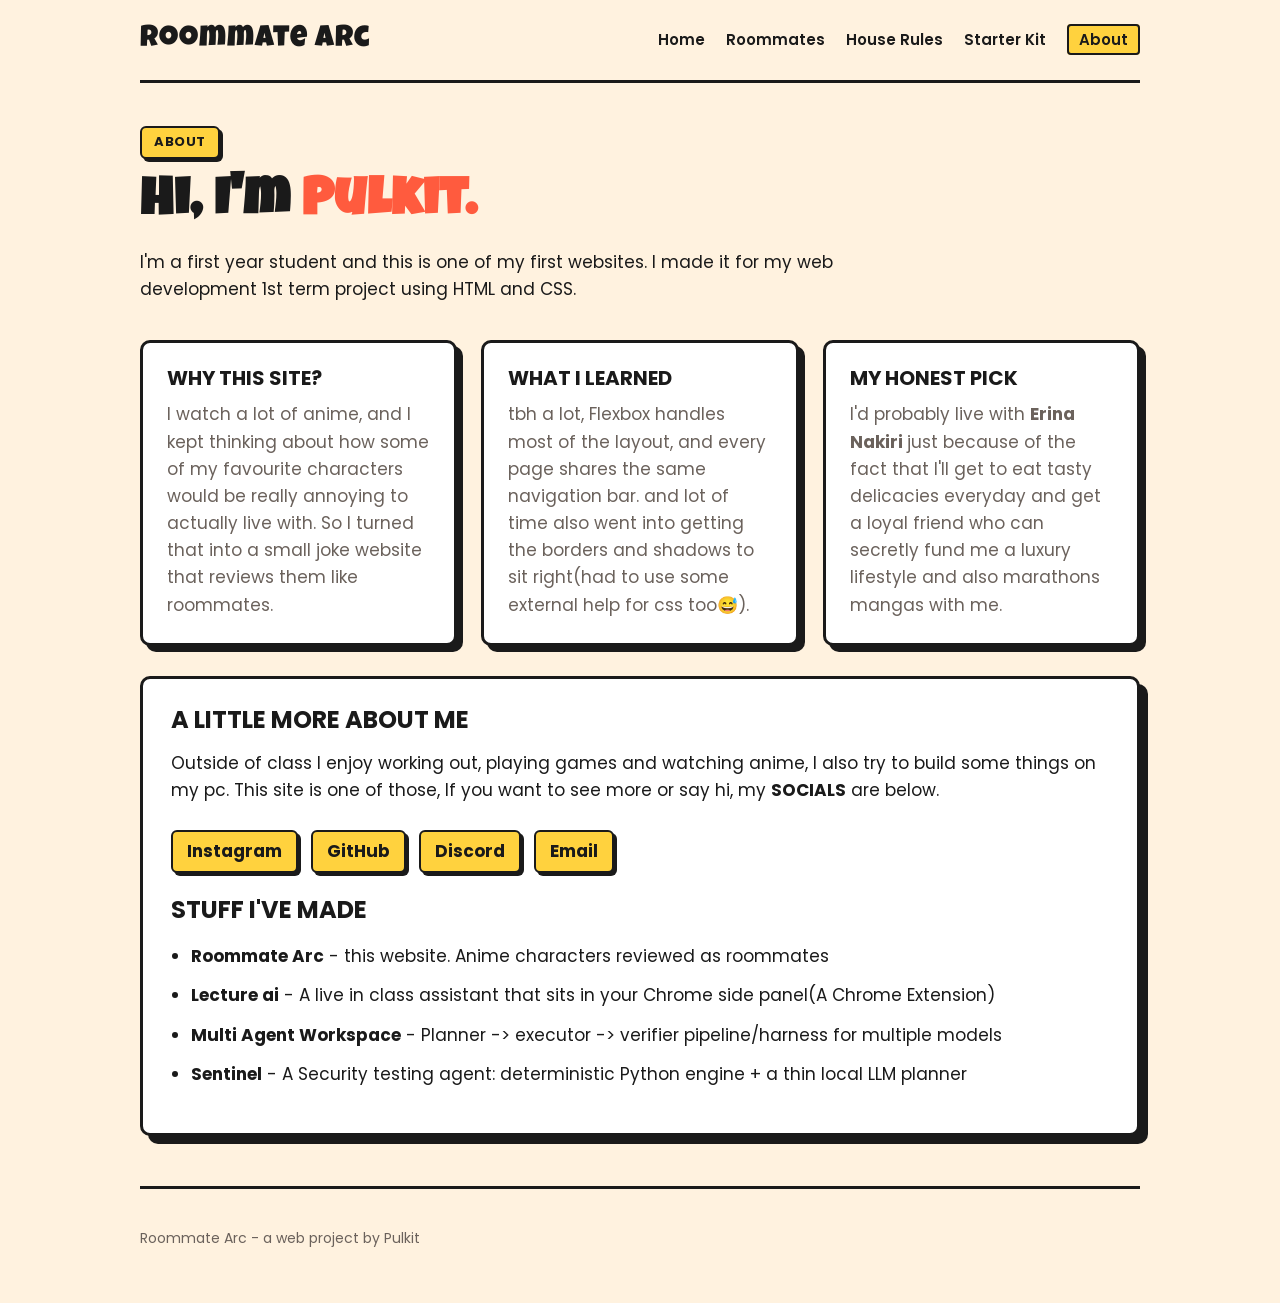
==== commit 111eda09: "reword reviews, rules and about text, remove one-rule lines" ====
--- a/about.html
+++ b/about.html
@@ -36,11 +36,11 @@
       </div>
       <div class="about-box">
         <h2>What I learned</h2>
-        <p>tbh a lot, Flexbox handles most of the layout, one media query stops it breaking on a phone, and every page shares the same navigation bar. and most of my time actually went into getting the borders and shadows to sit right.</p>
+        <p>tbh a lot, Flexbox handles most of the layout, and every page shares the same navigation bar. and lot of time also went into getting the borders and shadows to sit right(had to use some external help for css too😅).</p>
       </div>
       <div class="about-box">
         <h2>My honest pick</h2>
-        <p>I'd probably live with Naruto just because of his cheerfull, high energy personality or maybe sasuke because then i will get my very much needed peace. </p>
+        <p>I'd probably live with <b>Erina Nakiri </b>just because of the fact that I'll get to eat tasty delicacies everyday and get a loyal friend who can secretly fund me a luxury lifestyle and also marathons mangas with me.</p>
       </div>
     </div>
 
--- a/style.css
+++ b/style.css
@@ -311,14 +311,6 @@
   font-weight: 700;
 }
 
-.condition {
-  margin-top: 14px;
-  padding-top: 14px;
-  border-top: 2px dashed #1a1a1a;
-  color: #6b625c;
-  font-size: 15px;
-}
-
 .suggest-form {
   background-color: #ffffff;
   border: 3px solid #1a1a1a;
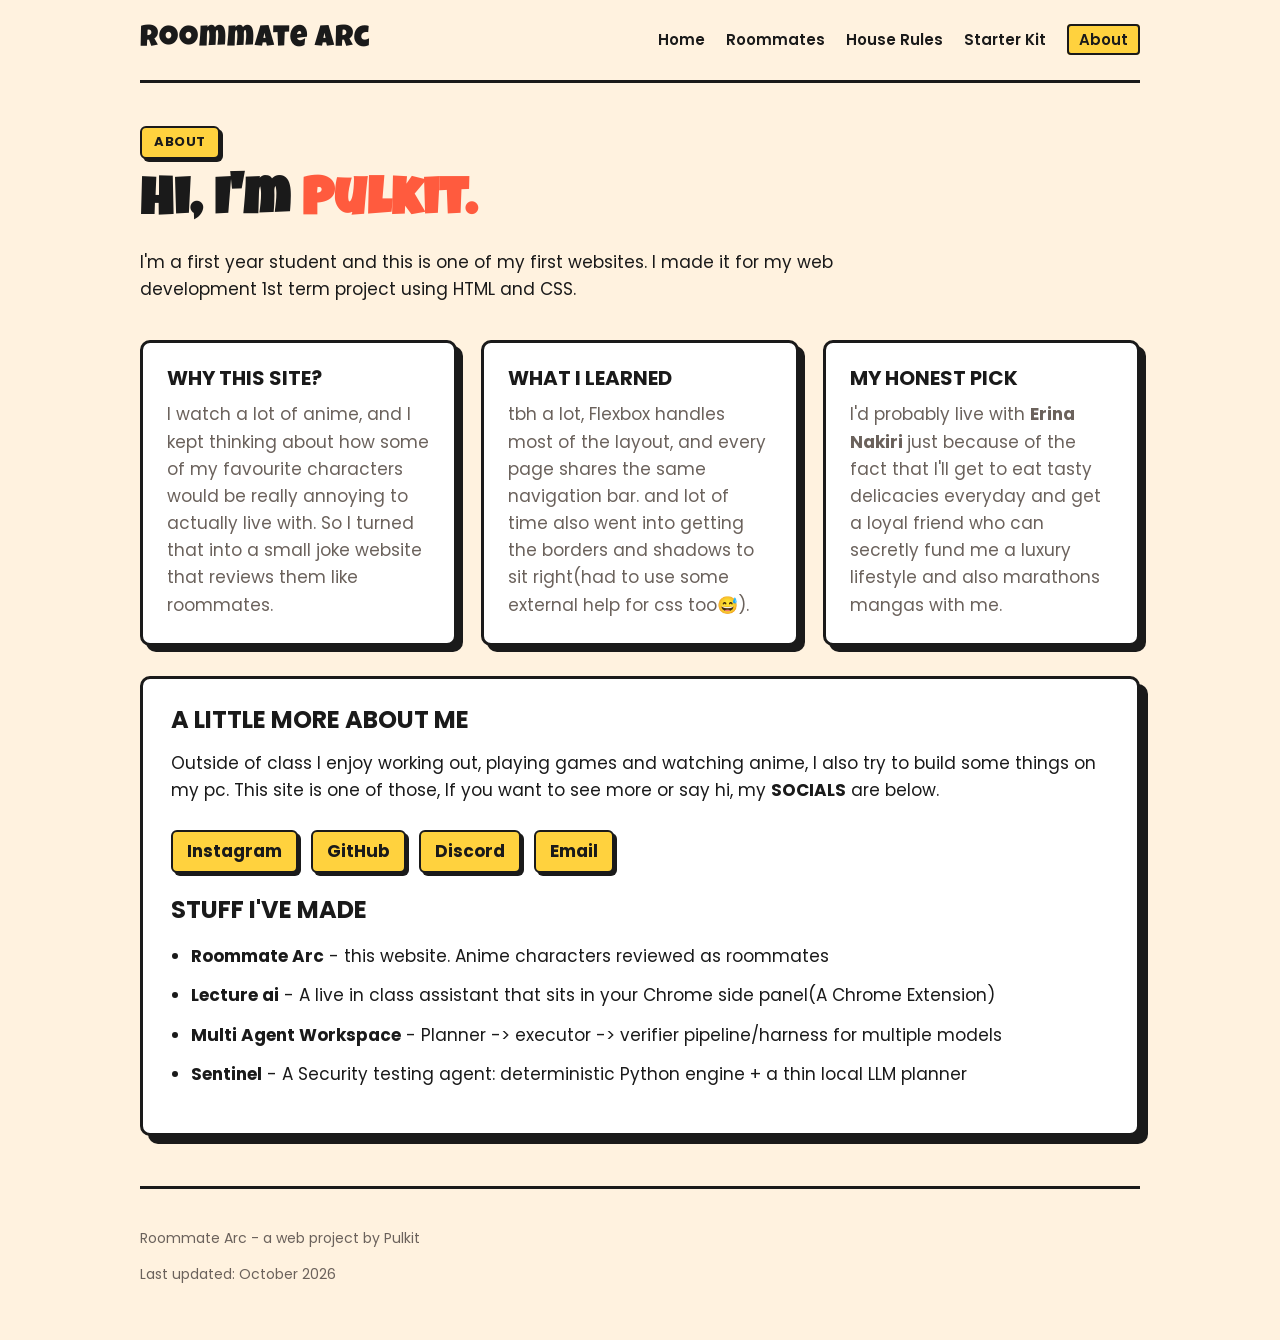
==== commit f6310f8c: "trim unused css and make the reviews less uniform" ====
--- a/about.html
+++ b/about.html
@@ -12,7 +12,7 @@
 
   <div class="navbar container">
     <a class="logo" href="index.html">Roommate Arc</a>
-    <nav class="nav-links">
+    <nav class="menu">
       <a href="index.html">Home</a>
       <a href="roommates.html">Roommates</a>
       <a href="rules.html">House Rules</a>
@@ -23,22 +23,22 @@
 
   <div class="container">
 
-    <div class="page-head">
+    <div class="intro">
       <p class="tag">About</p>
       <h1>Hi, I'm <span class="highlight">Pulkit.</span></h1>
       <p>I'm a first year student and this is one of my first websites. I made it for my web development 1st term project using HTML and CSS.</p>
     </div>
 
-    <div class="about-grid">
-      <div class="about-box">
+    <div class="about">
+      <div class="infobox">
         <h2>Why this site?</h2>
         <p>I watch a lot of anime, and I kept thinking about how some of my favourite characters would be really annoying to actually live with. So I turned that into a small joke website that reviews them like roommates.</p>
       </div>
-      <div class="about-box">
+      <div class="infobox">
         <h2>What I learned</h2>
         <p>tbh a lot, Flexbox handles most of the layout, and every page shares the same navigation bar. and lot of time also went into getting the borders and shadows to sit right(had to use some external help for css too😅).</p>
       </div>
-      <div class="about-box">
+      <div class="infobox">
         <h2>My honest pick</h2>
         <p>I'd probably live with <b>Erina Nakiri </b>just because of the fact that I'll get to eat tasty delicacies everyday and get a loyal friend who can secretly fund me a luxury lifestyle and also marathons mangas with me.</p>
       </div>
@@ -68,6 +68,7 @@
 
   <footer class="footer container">
     <p>Roommate Arc - a web project by Pulkit</p>
+    <p>Last updated: October 2026</p>
   </footer>
 
 </body>
--- a/style.css
+++ b/style.css
@@ -23,7 +23,7 @@
 
 .logo,
 h1,
-.section-title {
+.title {
   font-family: "Luckiest Guy", "Poppins", sans-serif;
   letter-spacing: 1px;
 }
@@ -40,12 +40,6 @@
   width: 90%;
   max-width: 1000px;
   margin: 0 auto;
-}
-
-.small {
-  font-size: 14px;
-  color: #6b625c;
-  margin-top: 16px;
 }
 
 .navbar {
@@ -64,7 +58,7 @@
   text-decoration: none;
 }
 
-.nav-links a {
+.menu a {
   margin-left: 16px;
   font-size: 15px;
   font-weight: 600;
@@ -72,11 +66,11 @@
   text-decoration: none;
 }
 
-.nav-links a:hover {
+.menu a:hover {
   color: #ff5b3e;
 }
 
-.nav-links a.active {
+.menu a.active {
   background-color: #ffd23e;
   border: 2px solid #1a1a1a;
   border-radius: 4px;
@@ -105,7 +99,7 @@
 .btn {
   display: inline-block;
   background-color: #ff5b3e;
-  color: #ffffff;
+  color: #fff;
   text-decoration: none;
   font-weight: 700;
   border: 3px solid #1a1a1a;
@@ -129,11 +123,11 @@
   padding: 40px 0;
 }
 
-.hero-text {
+.herotext {
   flex: 1 1 320px;
 }
 
-.hero-text h1 {
+.herotext h1 {
   font-size: 64px;
 }
 
@@ -157,7 +151,8 @@
   padding: 30px 0;
 }
 
-.section-title {
+
+.title {
   font-size: 40px;
   margin-bottom: 24px;
 }
@@ -170,12 +165,12 @@
 
 .card {
   flex: 1 1 240px;
-  background-color: #ffffff;
+  text-decoration: none;
+  color: #1a1a1a;
+  background-color: #fff;
   border: 3px solid #1a1a1a;
   border-radius: 10px;
   box-shadow: 6px 6px 0 #1a1a1a;
-  text-decoration: none;
-  color: #1a1a1a;
   overflow: hidden;
 }
 
@@ -192,7 +187,7 @@
   border-bottom: 3px solid #1a1a1a;
 }
 
-.card-body {
+.cardtext {
   padding: 16px 20px 20px 20px;
 }
 
@@ -224,17 +219,16 @@
 .note h3 {
   font-size: 22px;
 }
-
 .note p {
-  margin: 0;
-}
-
-.page-head {
+  margin: 0px;
+}
+
+.intro {
   max-width: 720px;
   padding: 30px 0 10px 0;
 }
 
-.page-head h1 {
+.intro h1 {
   font-size: 52px;
 }
 
@@ -249,7 +243,7 @@
   background-color: #ffffff;
   border: 3px solid #1a1a1a;
   border-radius: 10px;
-  box-shadow: 6px 6px 0 #1a1a1a;
+  box-shadow: 5px 5px 0 #1a1a1a;
   overflow: hidden;
 }
 
@@ -257,20 +251,7 @@
   height: 320px;
 }
 
-.photo-empty {
-    width: 100%;
-    height: 320px;
-    border-bottom: 3px solid #1a1a1a;
-    background-color: #ffd23e;
-    display: flex;
-    align-items: center;
-    justify-content: center;
-    font-weight: 700;
-    text-align:center;
-    padding: 10px;
-}
-
-.review-body {
+.reviewbox {
   padding: 18px 22px 20px 22px;
 }
 
@@ -281,10 +262,10 @@
 }
 
 .verdict {
-  color: #e6432a;
-  font-weight: 600;
-  font-style: italic;
-  margin-bottom: 14px;
+    color: #e6432a;
+    font-weight: 600;
+    font-style: italic;
+    margin-bottom: 14px;
 }
 
 .ratings {
@@ -311,7 +292,7 @@
   font-weight: 700;
 }
 
-.suggest-form {
+.form {
   background-color: #ffffff;
   border: 3px solid #1a1a1a;
   border-radius: 10px;
@@ -321,14 +302,14 @@
   margin-top: 20px;
 }
 
-.suggest-form label {
+.form label {
   display: block;
   font-weight: 600;
   margin: 14px 0 6px 0;
 }
 
-.suggest-form input,
-.suggest-form textarea {
+.form input,
+.form textarea {
   width: 100%;
   font-family: "Poppins", Arial, sans-serif;
   font-size: 16px;
@@ -339,21 +320,27 @@
   padding: 10px 12px;
 }
 
-.suggest-form textarea {
+.form textarea {
   resize: vertical;
 }
 
-.suggest-form button {
+.form button {
   font-family: "Poppins", Arial, sans-serif;
   font-size: 16px;
   cursor: pointer;
 }
 
-.rules-list {
+.formmsg {
+  margin-top: 14px;
+  font-weight: 600;
+  color: #e6432a;
+}
+
+.rules {
   padding-left: 24px;
 }
 
-.rules-list li {
+.rules li {
   background-color: #ffffff;
   border: 3px solid #1a1a1a;
   border-radius: 10px;
@@ -362,26 +349,26 @@
   margin-bottom: 20px;
 }
 
-.rules-list h2 {
+.rules h2 {
   font-size: 20px;
   margin-bottom: 6px;
   text-transform: uppercase;
 }
 
-.rules-list p {
-  margin: 0;
+.rules p {
+  margin:0;
   color: #6b625c;
 }
 
 .kit {
-  display: flex;
+  display:flex;
   flex-wrap: wrap;
   gap: 40px;
 }
 
 .checklist {
   flex: 1 1 320px;
-  background-color: #ffffff;
+  background-color: #fff;
   border: 3px solid #1a1a1a;
   border-radius: 10px;
   box-shadow: 6px 6px 0 #1a1a1a;
@@ -422,14 +409,14 @@
   margin-bottom: 14px;
 }
 
-.about-grid {
+.about {
   display: flex;
   flex-wrap: wrap;
   gap: 24px;
   margin-top: 10px;
 }
 
-.about-box {
+.infobox {
   flex: 1 1 300px;
   background-color: #ffffff;
   border: 3px solid #1a1a1a;
@@ -438,18 +425,18 @@
   padding: 24px;
 }
 
-.about-box h2 {
+.infobox h2 {
   font-size: 20px;
   text-transform: uppercase;
 }
 
-.about-box p {
+.infobox p {
   margin: 0;
   color: #6b625c;
 }
 
 .me {
-  background-color: #ffffff;
+  background-color: white;
   border: 3px solid #1a1a1a;
   border-radius: 10px;
   box-shadow: 8px 8px 0 #1a1a1a;
@@ -492,7 +479,7 @@
 .footer {
   margin-top: 50px;
   padding: 24px 0 40px 0;
-  border-top: 3px solid #1a1a1a;
+  border-top: 3px solid #1A1A1A;
   color: #6b625c;
   font-size: 14px;
 }
@@ -502,11 +489,11 @@
     font-size: 40px;
   }
 
-  .hero-text h1 {
+  .herotext h1 {
     font-size: 44px;
   }
 
-  .page-head h1 {
+  .intro h1 {
     font-size: 36px;
   }
 
@@ -515,7 +502,7 @@
     align-items: flex-start;
   }
 
-  .nav-links a {
+  .menu a {
     margin-left: 0;
     margin-right: 14px;
   }
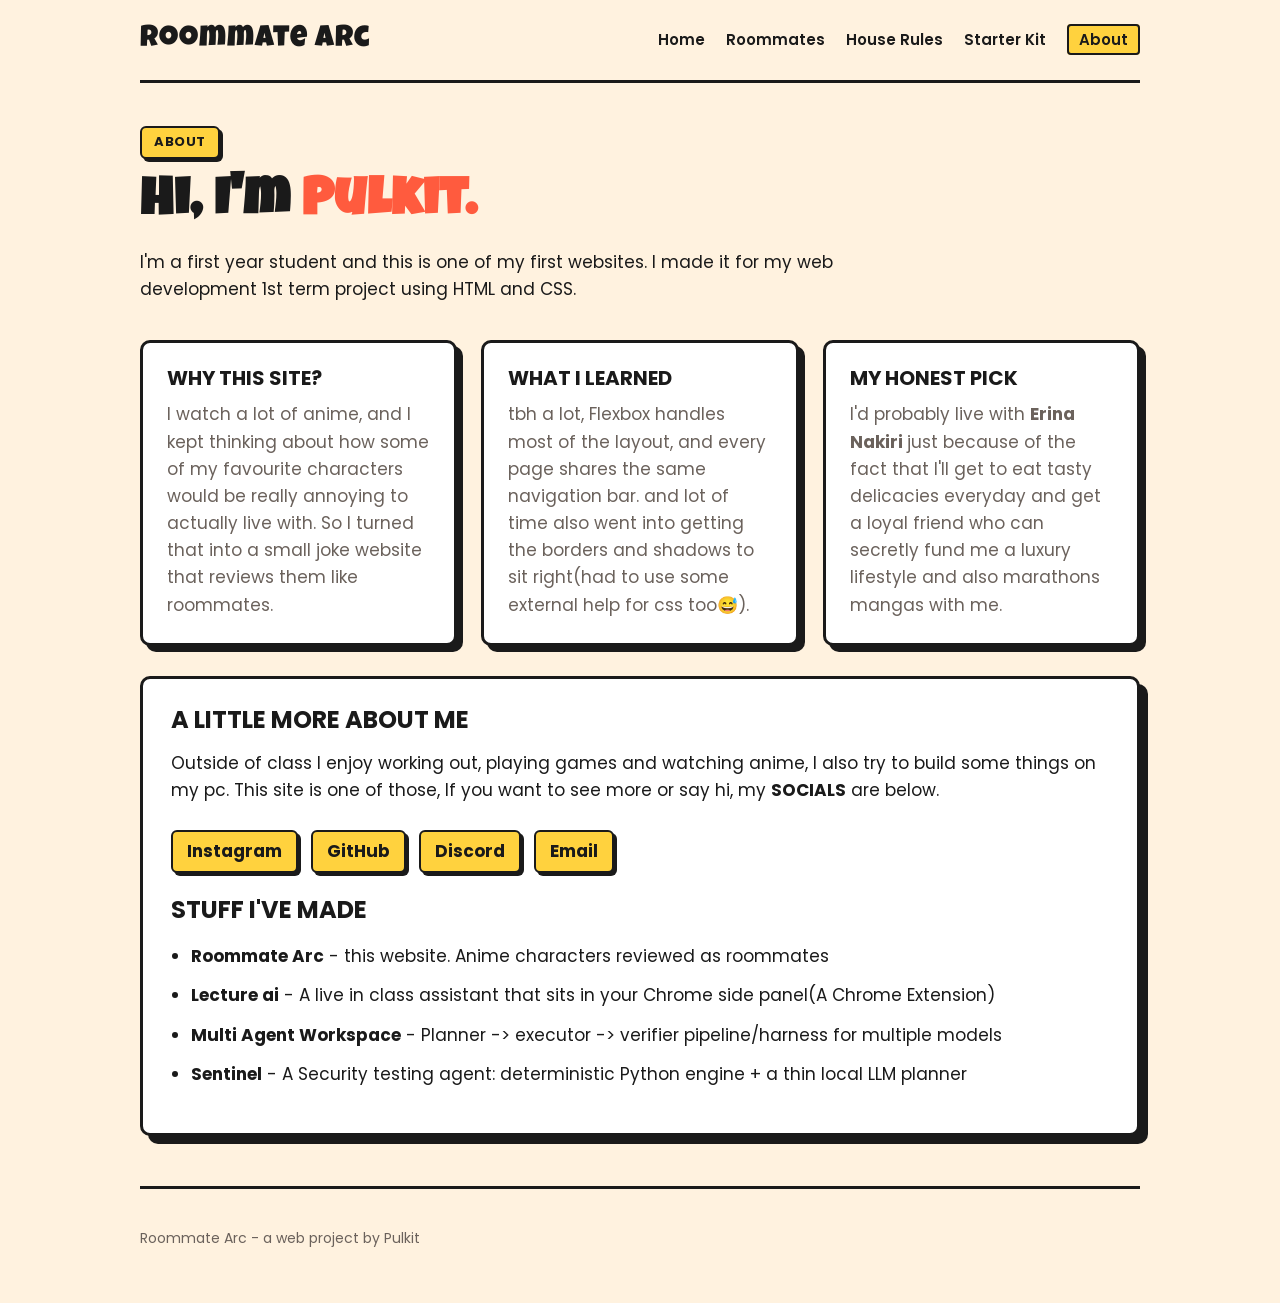
==== commit 601b02c3: "Update roommate project pages" ====
--- a/about.html
+++ b/about.html
@@ -68,7 +68,6 @@
 
   <footer class="footer container">
     <p>Roommate Arc - a web project by Pulkit</p>
-    <p>Last updated: October 2026</p>
   </footer>
 
 </body>
